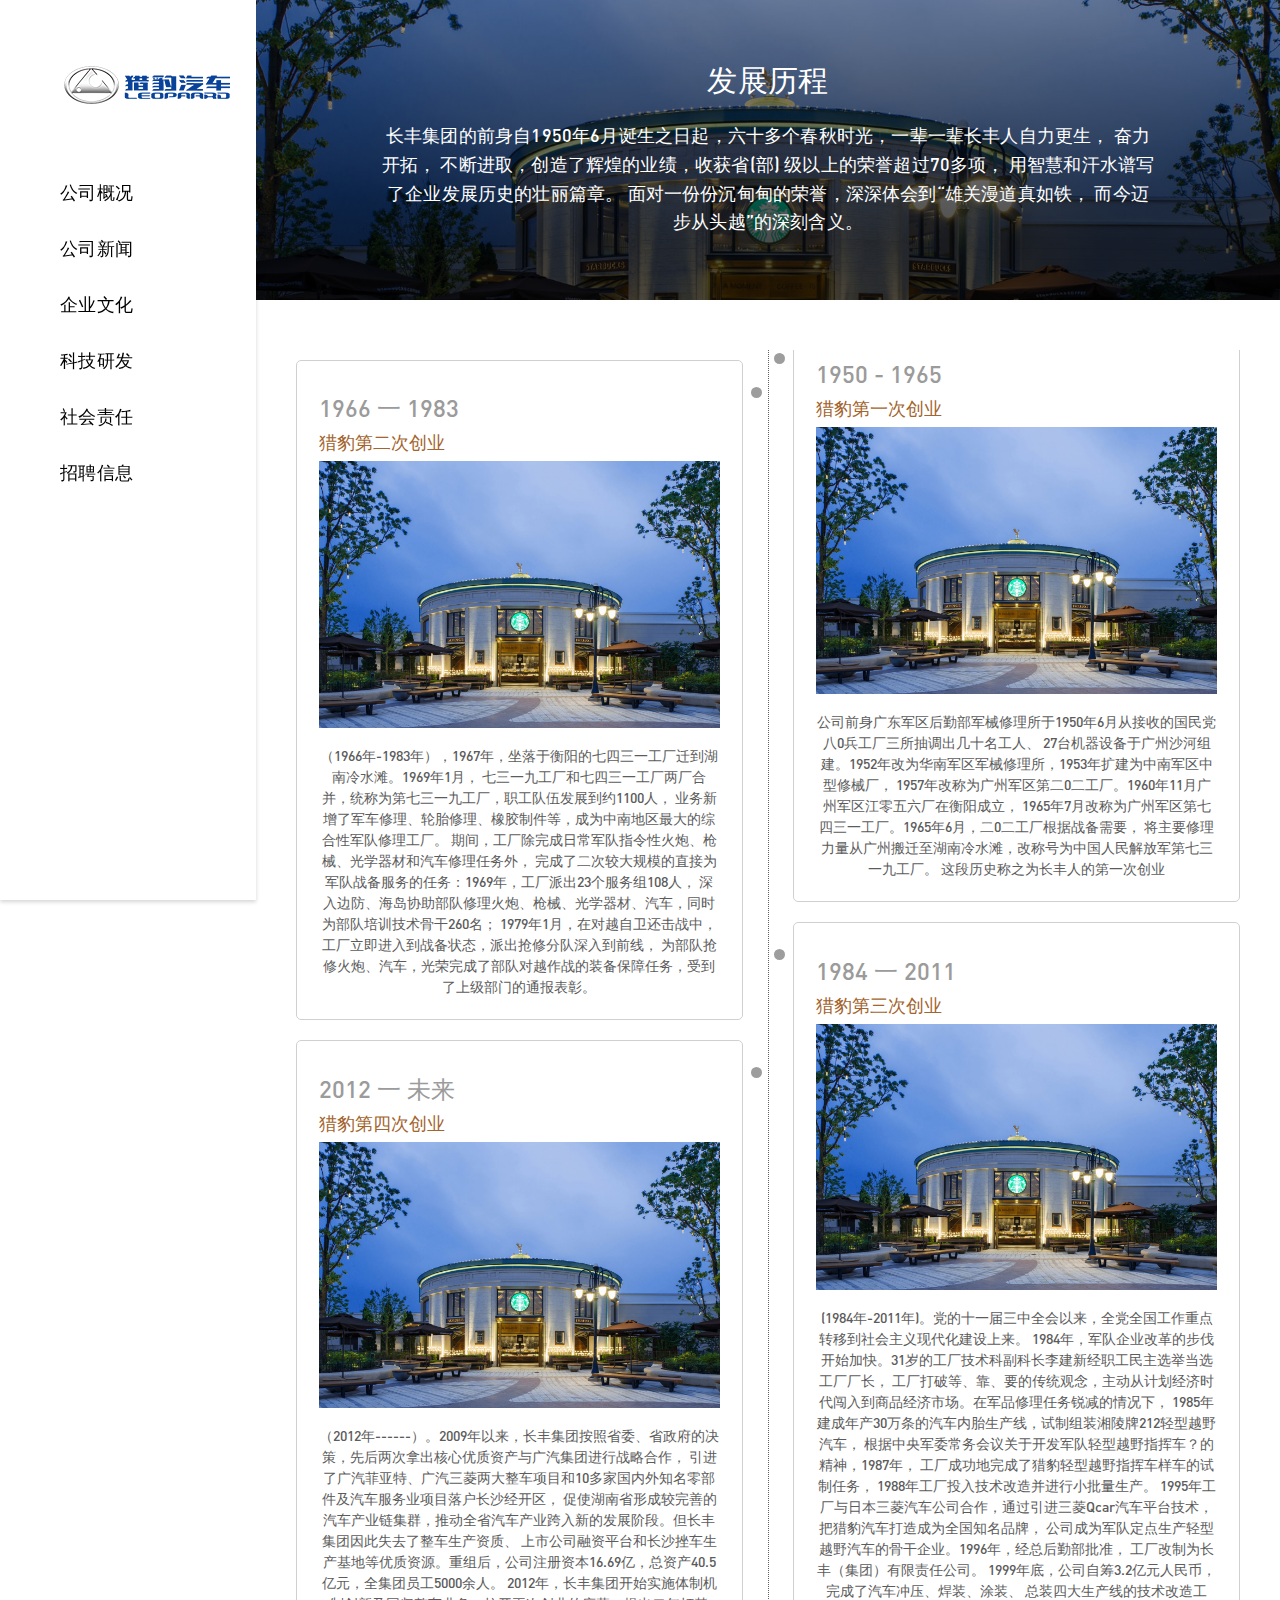
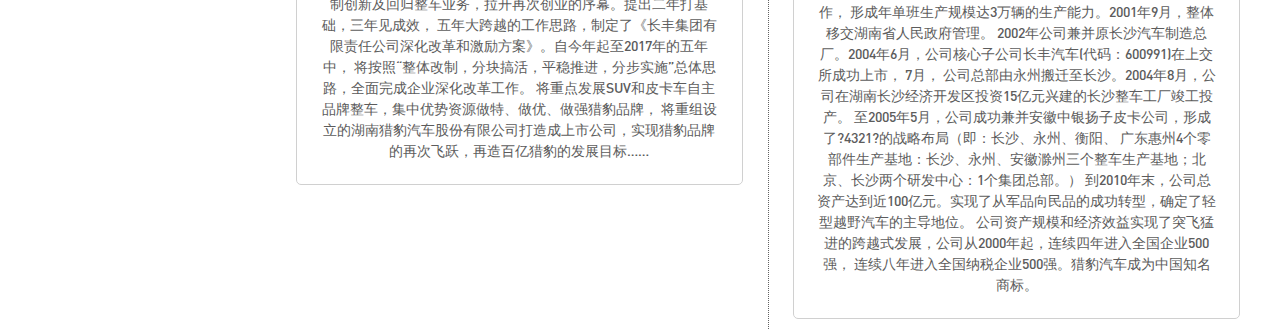
==== pages/history.html @ 0070bae0 "add news pages" ====
<!doctype html>
<head>
  <meta charset="utf-8">
  <!-- 优先使用最新版本的ie和chrome内核 -->
  <meta http-equiv="X-UA-Compatible" content="IE=edge,chrome=1" />
  <meta content="width=device-width, initial-scale=1" name="viewport">
  <title>LEOPAARD</title>
  <link rel="stylesheet" href="../css/bootstrap.min.css">
  <link rel="stylesheet" href="../css/style.css">
  <link rel="stylesheet" href="../css/reset.css">

  <!-- 调用兼容ie9以下js -->
  <!--[if lt IE 9]>
  <script src="../js/respond.min.js"></script>
  <script src="../js/html5.min.js"></script>
  <![endif]-->
</head>
<body>
  <!--左边菜单-->
  <div class="leftMenu">
    <div class="logo"><img src="../img/logo.gif"></div>
    <div class="menuContent">
      <ul class="menu_leave1">
        <li class="hasSub">
          <a href="javascript:void(0)">公司概况</a>
          <ul class="menu_leave2">
            <li><a href="index.html">关于我们</a></li>
            <li><a href="index.html" class="active">公司荣誉</a></li>
            <li><a href="index.html">发展历程</a></li>
            <li><a href="index.html">投资关系</a></li>
            <li><a href="index.html">大事记</a></li>
          </ul>
        </li>
        <li>
          <a href="index.html">公司新闻</a>
        </li>
        <li class="hasSub">
          <a href="javascript:void(0)">企业文化</a>
          <ul class="menu_leave2">
            <li><a href="index.html">文化理念</a></li>
            <li><a href="index.html">公司愿景</a></li>
            <li><a href="index.html">领导关怀</a></li>
            <li><a href="index.html">集团报</a></li>
          </ul>
        </li>
        <li>
          <a href="index.html">科技研发</a>
        </li>
        <li>
          <a href="index.html">社会责任</a>
        </li>
        <li>
          <a href="index.html">招聘信息</a>
        </li>
      </ul>
    </div>
  </div>
  <!--左边菜单-->

  <!-- 移动端菜单-->
  <header class="header-content mobile-header">
    <ul>
      <li><img src="../img/logo.png" alt="" width="190"></li>
      <li style="text-align: right;flex: 3">
        <div class="mobileMenuIcon">
          <span class="icon-line line_top"></span>
          <span class="icon-line line_md"></span>
          <span class="icon-line line_bottom"></span>
        </div>
      </li>
    </ul>
  </header>
  <div class="menuMask"></div>
  <!-- 移动端菜单-->

  <!--右边主内容-->
  <div class="rightContent">
    <div class="bannerBox" style="background-image: url(../img/kv-starbucks-store.jpg)">
      <div class="slogen">
        <p class="title">发展历程</p>
        <p class="des">长丰集团的前身自1950年6月诞生之日起，六十多个春秋时光，一辈一辈长丰人自力更生，
          奋力开拓， 不断进取，创造了辉煌的业绩，收获省(部) 级以上的荣誉超过70多项，
          用智慧和汗水谱写了企业发展历史的壮丽篇章。 面对一份份沉甸甸的荣誉，深深体会到“雄关漫道真如铁，
          而今迈步从头越”的深刻含义。</p>
      </div>
    </div>

    <div class="content_wrap container history">
      <ul class='timeline'>
        <!--<li class="year">1950-</li>-->
        <li class='event offset-first'>
          <p class="_years">1950 - 1965</p>
          <p class="_HistoryTitle">猎豹第一次创业</p>
          <img src="../img/kv-starbucks-store.jpg" width="100%">
          <p class="historyContent">
            公司前身广东军区后勤部军械修理所于1950年6月从接收的国民党八0兵工厂三所抽调出几十名工人、
            27台机器设备于广州沙河组建。1952年改为华南军区军械修理所，1953年扩建为中南军区中型修械厂，
            1957年改称为广州军区第二0二工厂。1960年11月广州军区江零五六厂在衡阳成立，
            1965年7月改称为广州军区第七四三一工厂。1965年6月，二0二工厂根据战备需要，
            将主要修理力量从广州搬迁至湖南冷水滩，改称号为中国人民解放军第七三一九工厂。
            这段历史称之为长丰人的第一次创业
          </p>
        </li>
        <li class='event'>
          <p class="_years">1966 一 1983</p>
          <p class="_HistoryTitle">猎豹第二次创业</p>
          <img src="../img/kv-starbucks-store.jpg" width="100%">
          <p class="historyContent">
            （1966年-1983年），1967年，坐落于衡阳的七四三一工厂迁到湖南冷水滩。1969年1月，
            七三一九工厂和七四三一工厂两厂合并，统称为第七三一九工厂，职工队伍发展到约1100人，
            业务新增了军车修理、轮胎修理、橡胶制件等，成为中南地区最大的综合性军队修理工厂。
            期间，工厂除完成日常军队指令性火炮、枪械、光学器材和汽车修理任务外，
            完成了二次较大规模的直接为军队战备服务的任务：1969年，工厂派出23个服务组108人，
            深入边防、海岛协助部队修理火炮、枪械、光学器材、汽车，同时为部队培训技术骨干260名；
            1979年1月，在对越自卫还击战中，工厂立即进入到战备状态，派出抢修分队深入到前线，
            为部队抢修火炮、汽车，光荣完成了部队对越作战的装备保障任务，受到了上级部门的通报表彰。
          </p>
        </li>
        <li class='event'>
          <p class="_years">1984 一 2011</p>
          <p class="_HistoryTitle">猎豹第三次创业</p>
          <img src="../img/kv-starbucks-store.jpg" width="100%">
          <p class="historyContent">
            (1984年-2011年)。党的十一届三中全会以来，全党全国工作重点转移到社会主义现代化建设上来。
            1984年，军队企业改革的步伐开始加快。31岁的工厂技术科副科长李建新经职工民主选举当选工厂厂长，
            工厂打破等、靠、要的传统观念，主动从计划经济时代闯入到商品经济市场。在军品修理任务锐减的情况下，
            1985年建成年产30万条的汽车内胎生产线，试制组装湘陵牌212轻型越野汽车，
            根据中央军委常务会议关于开发军队轻型越野指挥车？的精神，1987年，
            工厂成功地完成了猎豹轻型越野指挥车样车的试制任务， 1988年工厂投入技术改造并进行小批量生产。
            1995年工厂与日本三菱汽车公司合作，通过引进三菱Qcar汽车平台技术， 把猎豹汽车打造成为全国知名品牌，
            公司成为军队定点生产轻型越野汽车的骨干企业。1996年，经总后勤部批准， 工厂改制为长丰（集团）有限责任公司。
            1999年底，公司自筹3.2亿元人民币，完成了汽车冲压、焊装、涂装、 总装四大生产线的技术改造工作，
            形成年单班生产规模达3万辆的生产能力。2001年9月，整体移交湖南省人民政府管理。
            2002年公司兼并原长沙汽车制造总厂。2004年6月，公司核心子公司长丰汽车(代码：600991)在上交所成功上市，
            7月， 公司总部由永州搬迁至长沙。2004年8月，公司在湖南长沙经济开发区投资15亿元兴建的长沙整车工厂竣工投产。
            至2005年5月，公司成功兼并安徽中银扬子皮卡公司，形成了?4321?的战略布局（即：长沙、永州、衡阳、
            广东惠州4个零部件生产基地：长沙、永州、安徽滁州三个整车生产基地；北京、长沙两个研发中心：1个集团总部。）
            到2010年末，公司总资产达到近100亿元。实现了从军品向民品的成功转型，确定了轻型越野汽车的主导地位。
            公司资产规模和经济效益实现了突飞猛进的跨越式发展，公司从2000年起，连续四年进入全国企业500强，
            连续八年进入全国纳税企业500强。猎豹汽车成为中国知名商标。
          </p>
        </li>
        <li class='event'>
          <p class="_years">2012 一 未来</p>
          <p class="_HistoryTitle">猎豹第四次创业</p>
          <img src="../img/kv-starbucks-store.jpg" width="100%">
          <p class="historyContent">
            （2012年------）。2009年以来，长丰集团按照省委、省政府的决策，先后两次拿出核心优质资产与广汽集团进行战略合作，
            引进了广汽菲亚特、广汽三菱两大整车项目和10多家国内外知名零部件及汽车服务业项目落户长沙经开区，
            促使湖南省形成较完善的汽车产业链集群，推动全省汽车产业跨入新的发展阶段。但长丰集团因此失去了整车生产资质、
            上市公司融资平台和长沙挫车生产基地等优质资源。重组后，公司注册资本16.69亿，总资产40.5亿元，全集团员工5000余人。
            2012年，长丰集团开始实施体制机制创新及回归整车业务，拉开再次创业的序幕。提出二年打基础，三年见成效，
            五年大跨越的工作思路，制定了《长丰集团有限责任公司深化改革和激励方案》。自今年起至2017年的五年中，
            将按照“整体改制，分块搞活，平稳推进，分步实施”总体思路，全面完成企业深化改革工作。
            将重点发展SUV和皮卡车自主品牌整车，集中优势资源做特、做优、做强猎豹品牌，
            将重组设立的湖南猎豹汽车股份有限公司打造成上市公司，实现猎豹品牌的再次飞跃，再造百亿猎豹的发展目标……
          </p>
        </li>
      </ul>
    </div>
  </div>
  <!--右边主内容-->

  <script src="../js/jquery-1.10.1.min.js"></script>
  <script src="../js/rem.js"></script>
  <script src="../js/jquery.smoove.min.js"></script>
  <script src="../js/common.js"></script>
  <script>
    $(document).ready(function(){
      $('.block').smoove({offset:'20%'});
    });
  </script>
</body>
</html>
---- css/style.css ----
/*RESET*/
/*PAGES*/
.des_text {
  font-size: 1rem;
  color: #5C5C5C;
  line-height: 1.5;
  padding-bottom: 1.875rem;
}

.aboutUs_des {
  font-size: 1rem;
  color: #5C5C5C;
  line-height: 1.5;
  padding: 0 3.125rem;
  position: absolute;
  top: 0;
  bottom: 0;
  left: 0;
  right: 0;
  margin: auto;
  display: table;
}

.about_content .col-md-6 {
  padding-left: 0 !important;
  padding-right: 0 !important;
}

.leftMenu {
  width: 20%;
  background: #ffffff;
  position: fixed;
  left: 0;
  bottom: 0;
  top: 0;
  box-shadow: 0 2px 4px 0 rgba(0, 0, 0, 0.17);
}

.leftMenu .logo {
  height: 6.25rem;
  box-sizing: content-box;
  display: block;
  padding: 4rem 0 0 4rem;
  text-align: left;
  position: relative;
}

.leftMenu .menuContent {
  text-align: left;
  padding: 0 3.75rem;
}

.leftMenu .menuContent .menu_leave1 .active a {
  color: #2978F5;
}

.leftMenu .menuContent .menu_leave1 .active:after {
  content: " ";
  position: absolute;
  top: 2.8125rem;
  left: 0;
  width: 4.5625rem;
  height: 0.1875rem;
  background: #2978F5;
}

.leftMenu .menuContent .menu_leave1 li {
  font-size: 1.125rem;
  letter-spacing: 0.36px;
  line-height: 3.5rem;
  position: relative;
}

.leftMenu .menuContent .menu_leave1 li a {
  color: #000000;
}

.leftMenu .menuContent .menu_leave1 li a:hover {
  text-decoration: none;
  color: #2978F5;
}

.leftMenu .menuContent .menu_leave1 li a:hover:after {
  content: " ";
  position: absolute;
  top: 2.8125rem;
  left: 0;
  width: 4.5625rem;
  height: 0.1875rem;
  background: #2978F5;
}

.leftMenu .menuContent .menu_leave1 .menu_leave2 {
  display: none;
  margin-left: 1.25rem;
}

.leftMenu .menuContent .menu_leave1 .menu_leave2 li {
  list-style: disc;
  font-size: 1.125rem;
  letter-spacing: 0.36px;
  line-height: 3.5rem;
  position: relative;
}

.leftMenu .menuContent .menu_leave1 .menu_leave2 li a {
  color: #5C5C5C;
}

.leftMenu .menuContent .menu_leave1 .menu_leave2 li .active {
  color: #2978F5;
}

.leftMenu .menuContent .menu_leave1 .menu_leave2 li .active:after {
  content: " ";
  position: absolute;
  top: 2.6875rem;
  left: 0;
  width: 4.5625rem;
  height: 0.1875rem;
  background: #2978F5;
}

.menuMask {
  background: #000000;
  opacity: 0.7;
  display: none;
  position: fixed;
  z-index: 98;
  top: 0;
  bottom: 0;
  left: 0;
  right: 0;
}

.rightContent {
  width: 80%;
  margin-left: 20%;
  height: 100%;
  left: auto;
  position: relative;
  overflow: hidden;
}

.rightContent .bannerBox {
  width: 100%;
  height: 18.75rem;
  background-position: 50% 50%;
  background-size: cover;
  position: relative;
}

.rightContent .bannerBox .slogen {
  width: 100%;
  text-align: center;
  position: absolute;
  left: 0;
  right: 0;
  top: 0;
  bottom: 0;
  margin: auto;
  display: table;
}

.rightContent .bannerBox .slogen .title {
  font-size: 1.875rem;
  color: #FFFFFF;
  letter-spacing: 0.36px;
}

.rightContent .bannerBox .slogen .des {
  padding-top: 1.6875rem;
  font-size: 1.125rem;
  line-height: 1.6;
  padding-left: 12%;
  padding-right: 12%;
  color: #FFFFFF;
  letter-spacing: 0.18px;
}

.rightContent .bannerBox:before {
  background-image: linear-gradient(-180deg, rgba(0, 0, 0, 0.35) 0%, rgba(0, 0, 0, 0.7) 81%);
  content: '';
  height: 18.75rem;
  position: absolute;
  width: 100%;
}

.rightContent .content_wrap {
  padding-top: 3.125rem;
}

.header-content {
  position: fixed;
  z-index: 99;
  top: 0;
  background-color: rgba(0, 0, 0, 0.3);
  width: 100%;
  color: #ffffff;
  font-size: 1.25rem;
}

.header-content ul {
  display: flex;
}

.header-content img {
  padding: 0.9375rem 0.625rem;
}

.header-content .menuIcon {
  width: 3.125rem;
  position: absolute;
  top: 1.25rem;
  right: 1.25rem;
  height: 1.9375rem;
}

.header-content .icon-line {
  position: absolute;
  right: 1.25rem;
  width: 1.5625rem;
  height: 1px;
  border-bottom: 2px solid #ffffff;
  -moz-transition: all .33s ease;
  -ms-transition: all .33s ease;
  transition: all .33s ease;
}

.header-content .line_top {
  padding-top: 0.9375rem;
}

.header-content .line_md {
  padding-top: 1.375rem;
}

.header-content .line_bottom {
  padding-top: 1.8125rem;
}

.mobile-header {
  display: none;
  background: #24252C;
}

@media (max-width: 768px) {
  .mobile-header {
    display: block;
  }
  .menuMask {
    display: none;
  }
  .leftMenu {
    display: none;
    z-index: 999;
    width: 75%;
  }
  .leftMenu .logo {
    padding: 2.5rem 0 0 2.5rem;
  }
  .leftMenu .menuContent {
    padding: 0 2.5rem;
  }
  .rightContent {
    margin-left: 0;
    width: 100%;
  }
  .rightContent .bannerBox .slogen {
    padding-top: 2.75rem;
  }
  .rightContent .bannerBox .slogen .title {
    font-size: 1.5rem;
  }
  .rightContent .bannerBox .slogen .des {
    padding-top: 1.125rem;
    font-size: 0.9375rem;
    line-height: 1.4;
    padding-left: 7%;
    padding-right: 7%;
  }
  .rightContent .bannerBox:before {
    background-image: linear-gradient(-180deg, rgba(0, 0, 0, 0.35) 0%, rgba(0, 0, 0, 0.7) 81%);
    content: '';
    height: 18.75rem;
    position: absolute;
    width: 100%;
  }
}

.honor_prize {
  font-size: 1.5rem;
  color: #404040;
  line-height: 5rem;
}

.prize {
  padding-bottom: 1.875rem;
  font-size: 1.125rem;
  line-height: 1.9;
  color: #5c5c5c;
}

.newsBox {
  width: 100%;
  height: 22.125rem;
  background-position: 50% 50%;
  background-size: cover;
  position: relative;
}

.newsBox ._news {
  width: 100%;
  text-align: left;
  position: absolute;
  left: 1.25rem;
  bottom: 1.25rem;
  line-height: 1.5;
  padding-right: 1.875rem;
}

.newsBox ._news .date {
  font-size: 0.75rem;
  color: #FFFFFF;
  letter-spacing: 0.11px;
}

.newsBox ._news .title {
  font-size: 1.25rem;
  color: #FFFFFF;
  letter-spacing: 0.19px;
}

.newsBox ._news .des {
  font-size: 0.875rem;
  color: #FFFFFF;
  letter-spacing: 0.13px;
}

.newsBox:before {
  background-image: linear-gradient(-180deg, rgba(0, 0, 0, 0.35) 0%, rgba(0, 0, 0, 0.7) 81%);
  content: '';
  height: 22.125rem;
  position: absolute;
  width: 100%;
}

.halfNewsBox {
  width: 100%;
  height: 10.4375rem;
  background-position: 50% 50%;
  background-size: cover;
  position: relative;
}

.halfNewsBox ._news {
  width: 100%;
  text-align: left;
  position: absolute;
  left: 1.25rem;
  bottom: 1.25rem;
  line-height: 1.5;
  padding-right: 1.875rem;
}

.halfNewsBox ._news .date {
  font-size: 0.75rem;
  color: #FFFFFF;
  letter-spacing: 0.11px;
}

.halfNewsBox ._news .title {
  font-size: 1.25rem;
  color: #FFFFFF;
  letter-spacing: 0.19px;
}

.halfNewsBox ._news .des {
  font-size: 0.875rem;
  color: #FFFFFF;
  letter-spacing: 0.13px;
}

.halfNewsBox:before {
  background-image: linear-gradient(-180deg, rgba(0, 0, 0, 0.35) 0%, rgba(0, 0, 0, 0.7) 81%);
  content: '';
  height: 10.4375rem;
  position: absolute;
  width: 100%;
}

.newsList {
  padding-top: 1.25rem;
}

.newsList .MainTitle {
  font-size: 1.5rem;
  color: #404040;
  letter-spacing: 0.23px;
  padding: 1.5625rem 0;
}

.newsList ._listItem {
  margin-bottom: 1.875rem;
  border-bottom: 1px solid #dddddd;
}

.newsList ._listItem a {
  display: block;
  text-decoration: none;
}

.newsList ._listItem a ._date {
  font-size: 0.75rem;
  color: #888888;
  letter-spacing: 0.11px;
  line-height: 1.5;
}

.newsList ._listItem a ._newsTitle {
  font-size: 1.25rem;
  color: #404040;
  padding: 0.625rem 0;
  line-height: 1.5;
  letter-spacing: 0.19px;
}

.newsList ._listItem a ._newsTitle:hover {
  color: #04BCF6;
}

.newsList ._listItem a ._newsDesc {
  font-size: 0.875rem;
  color: #5C5C5C;
  line-height: 1.5;
  letter-spacing: 0.13px;
  padding-bottom: 1.25rem;
}

.newsTitle {
  font-size: 1.625rem;
  color: #404040;
  letter-spacing: 0.23px;
}

.newsContent {
  margin-top: 2.8125rem;
}

.newsContent .times {
  padding-bottom: 0.875rem;
  font-size: 0.75rem;
  color: #888888;
  letter-spacing: 0.11px;
}

.newsContent img {
  padding: 1.875rem 0 2.25rem;
}

.newsDetail {
  line-height: 2;
  font-size: 0.875rem;
  color: #5C5C5C;
  letter-spacing: 0.13px;
}

._newsList {
  padding: 1.25rem;
  border: 1px solid #D4DCE6;
  margin-bottom: 1.25rem;
}

._newsList .listTitle {
  position: relative;
  font-size: 1.25rem;
  padding-bottom: 0.625rem;
  color: #404040;
}

._newsList .listTitle:before {
  content: " ";
  position: absolute;
  width: 0.1875rem;
  height: 1.25rem;
  margin-top: 0.75rem;
  margin-left: -1.25rem;
  background: #04BCF6;
}

._newsList p {
  line-height: 2;
}

._newsList p a {
  font-size: 0.875rem;
  color: #5C5C5C;
}

._newsList p a:hover {
  text-decoration: none;
  color: #04BCF6;
}

.history ._years {
  font-size: 1.5rem;
  color: #9B9B9B;
  text-align: left;
  line-height: 3.125rem;
}

.history ._HistoryTitle {
  font-size: 1.125rem;
  color: #A3642D;
  text-align: left;
}

.history .historyContent {
  padding-top: 0.9375rem;
  font-size: 0.875rem;
  color: #5C5C5C;
  line-height: 1.5;
}

.timeline, .timeline.v1 {
  margin: 0px auto;
  overflow: hidden;
  height: auto;
  position: relative;
  padding: 0px;
  list-style-type: none;
  /*thanks to
     https://twitter.com/JacoKoster
  */
  background: url([data-uri]);
  background-repeat: repeat-y;
  background-position: 50% 0;
  /*
    border-box ftw, inside .timeline now to prevent
    screwing up your CSS rule if you are not using
    border-box
    if that's the case, I have nothing to say to you.
    thanks to https://github.com/jimmyandrade
  */
  /*
    elements 1,(2),3,(4), etc.
    elements in brackets inherit these properties, some are overridden below (2n)
    beginning at 0
  */
  /*v2*/
}

.timeline *, .timeline *:after, .timeline:after, .timeline *:before, .timeline:before, .timeline.v1 *, .timeline.v1 *:after, .timeline.v1:after, .timeline.v1 *:before, .timeline.v1:before {
  -webkit-box-sizing: border-box;
  -moz-box-sizing: border-box;
  box-sizing: border-box;
}

.timeline .year, .timeline.v1 .year {
  background: #505050;
  font-size: 3em;
  max-width: 4em;
  clear: both;
  margin: 1em auto;
  color: white;
  border-radius: 30% / 100%;
  text-align: center;
  margin-top: 50px;
  /*
      thanks to Lukas Knuth ( https://github.com/christian-fei/Timeline.css/issues/1 )
    */
}

.timeline .year:first-of-type, .timeline.v1 .year:first-of-type {
  margin-top: 0 !important;
}

.timeline .year + .event, .timeline.v1 .year + .event {
  margin-top: -1.5em;
}

.timeline .event, .timeline.v1 .event {
  position: relative;
  text-align: center;
  float: right;
  clear: right;
  width: 45%;
  margin: 10px 2.5%;
  border-radius: 5px;
  list-style-type: none;
  display: block;
  padding: 1.4em;
  background: white;
  z-index: 15;
  color: #4d4d4d;
  border: 1px solid #d0d0d0;
  text-decoration: none;
  -webkit-transition: background .15s linear;
  -moz-transition: background .15s linear;
  -ms-transition: background .15s linear;
  -o-transition: background .15s linear;
  transition: background .15s linear;
}

.timeline .event.featured, .timeline.v1 .event.featured {
  width: 95% !important;
}

.timeline .event.featured:after, .timeline .event.featured:before, .timeline.v1 .event.featured:after, .timeline.v1 .event.featured:before {
  display: none;
}

@media all and (max-width: 600px) {
  .timeline .event, .timeline.v1 .event {
    width: 85%;
  }
}

.timeline .event.offset-first, .timeline.v1 .event.offset-first {
  margin-top: -1.5em;
}

.timeline .event img, .timeline.v1 .event img {
  margin-top: 10px;
  max-width: 100%;
}

.timeline .event:hover, .timeline.v1 .event:hover {
  background: #f6f6f6;
}

.timeline .event:hover:after, .timeline.v1 .event:hover:after {
  background: #505050;
}

.timeline .event:nth-of-type(2n), .timeline.v1 .event:nth-of-type(2n) {
  float: left;
  clear: left;
}

.timeline .event:nth-of-type(2n):after, .timeline.v1 .event:nth-of-type(2n):after {
  right: -5%;
  /* reset the standard declaration I defined before*/
  left: auto;
}

@media all and (min-width: 650px) {
  .timeline .event:after, .timeline.v1 .event:after {
    display: block;
    content: ' ';
    height: 15px;
    width: 15px;
    background: #9d9d9d;
    border-radius: 50%;
    position: absolute;
    left: -5%;
    top: 1.5em;
    border: 2px solid white;
  }
}

.timeline time, .timeline.v1 time {
  display: block;
  font-weight: bold;
}

.timeline.v2 .year, .timeline.v1.v2 .year {
  background: white;
  color: #505050;
  border: 2px solid #505050;
}

.timeline.v2 .event, .timeline.v1.v2 .event {
  border: none;
  background: #FAFAFA;
  border-bottom: 1px solid #cac4c4;
}

@font-face {
  font-family: DINPro-Medium;
  src: url("../../fonts/DINPro-Medium_13936.ttf");
}

.form-control:focus {
  box-shadow: none !important;
}

body {
  font-family: "Microsoft YaHei", "Helvetica Neue", Helvetica, Arial, PingFangHK-Regular,"PingFang SC", "Hiragino Sans GB", "Heiti SC", "WenQuanYi Micro Hei", sans-serif;
}
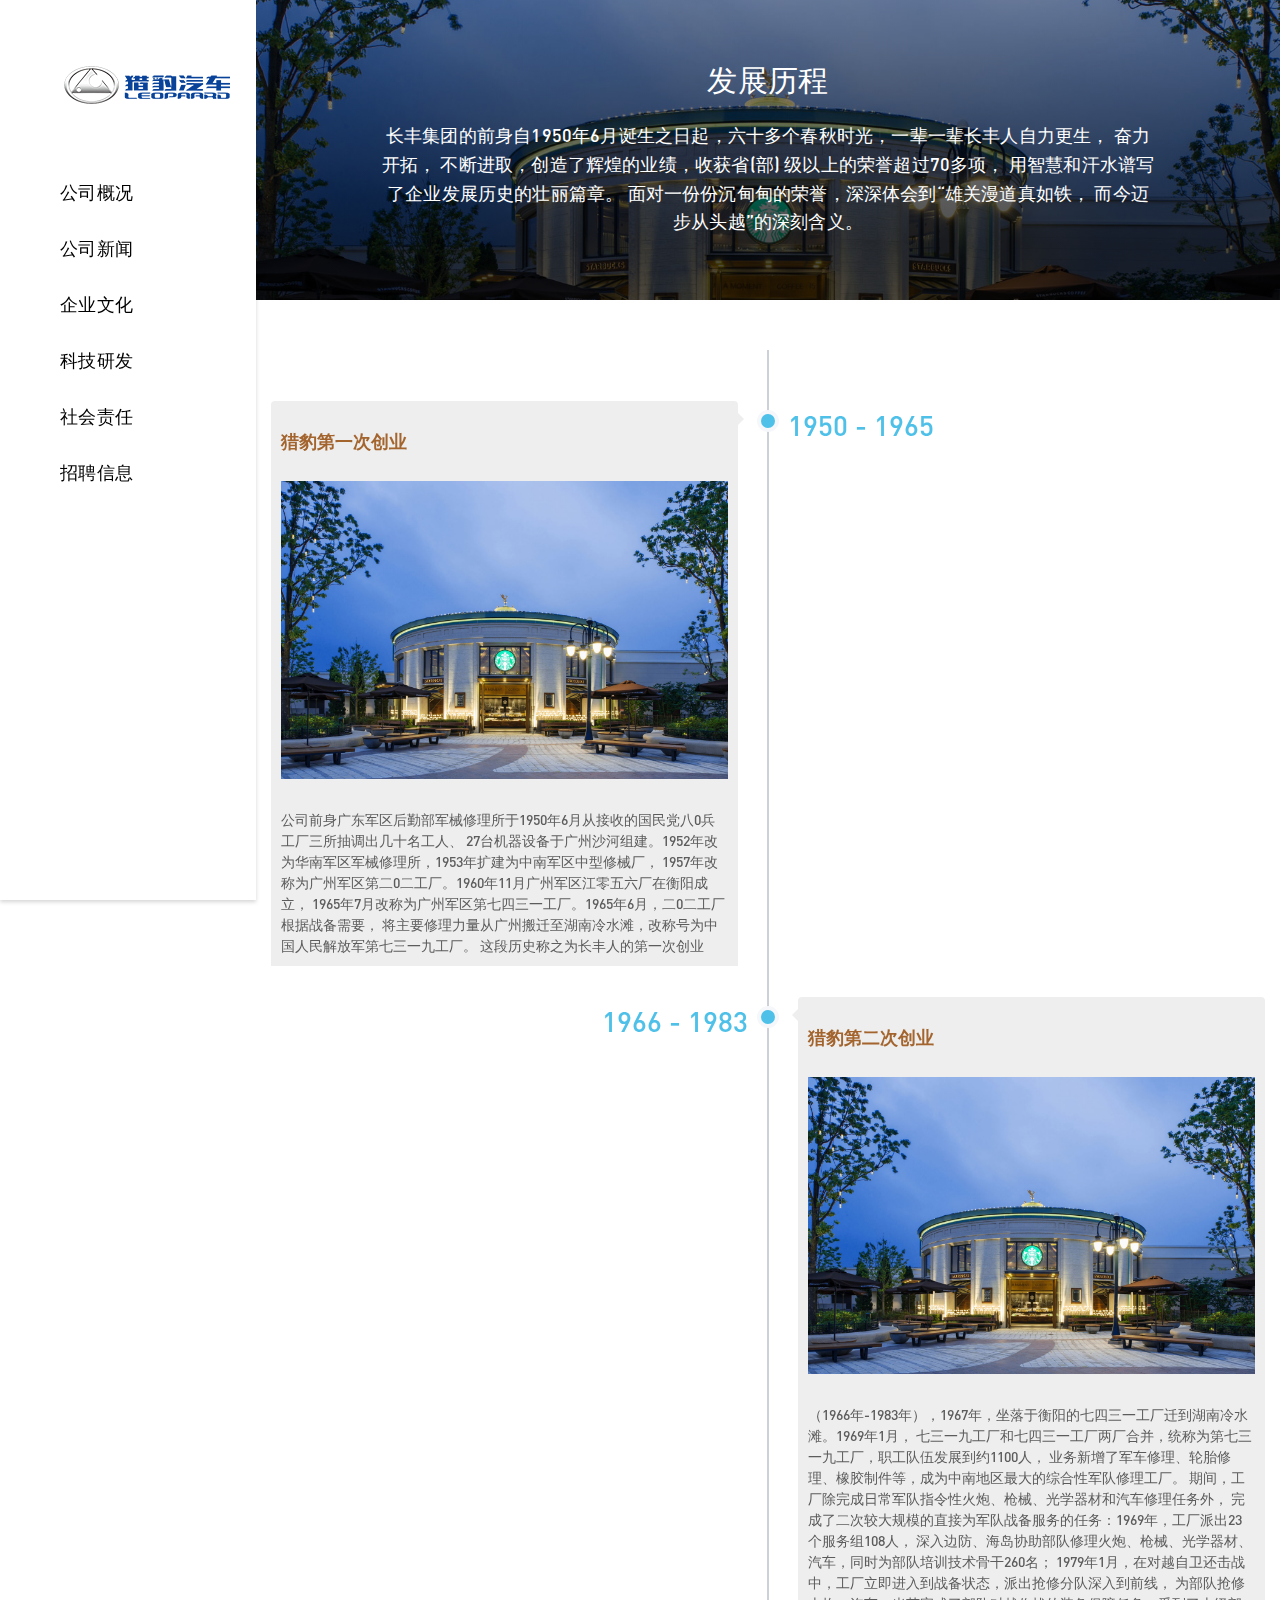
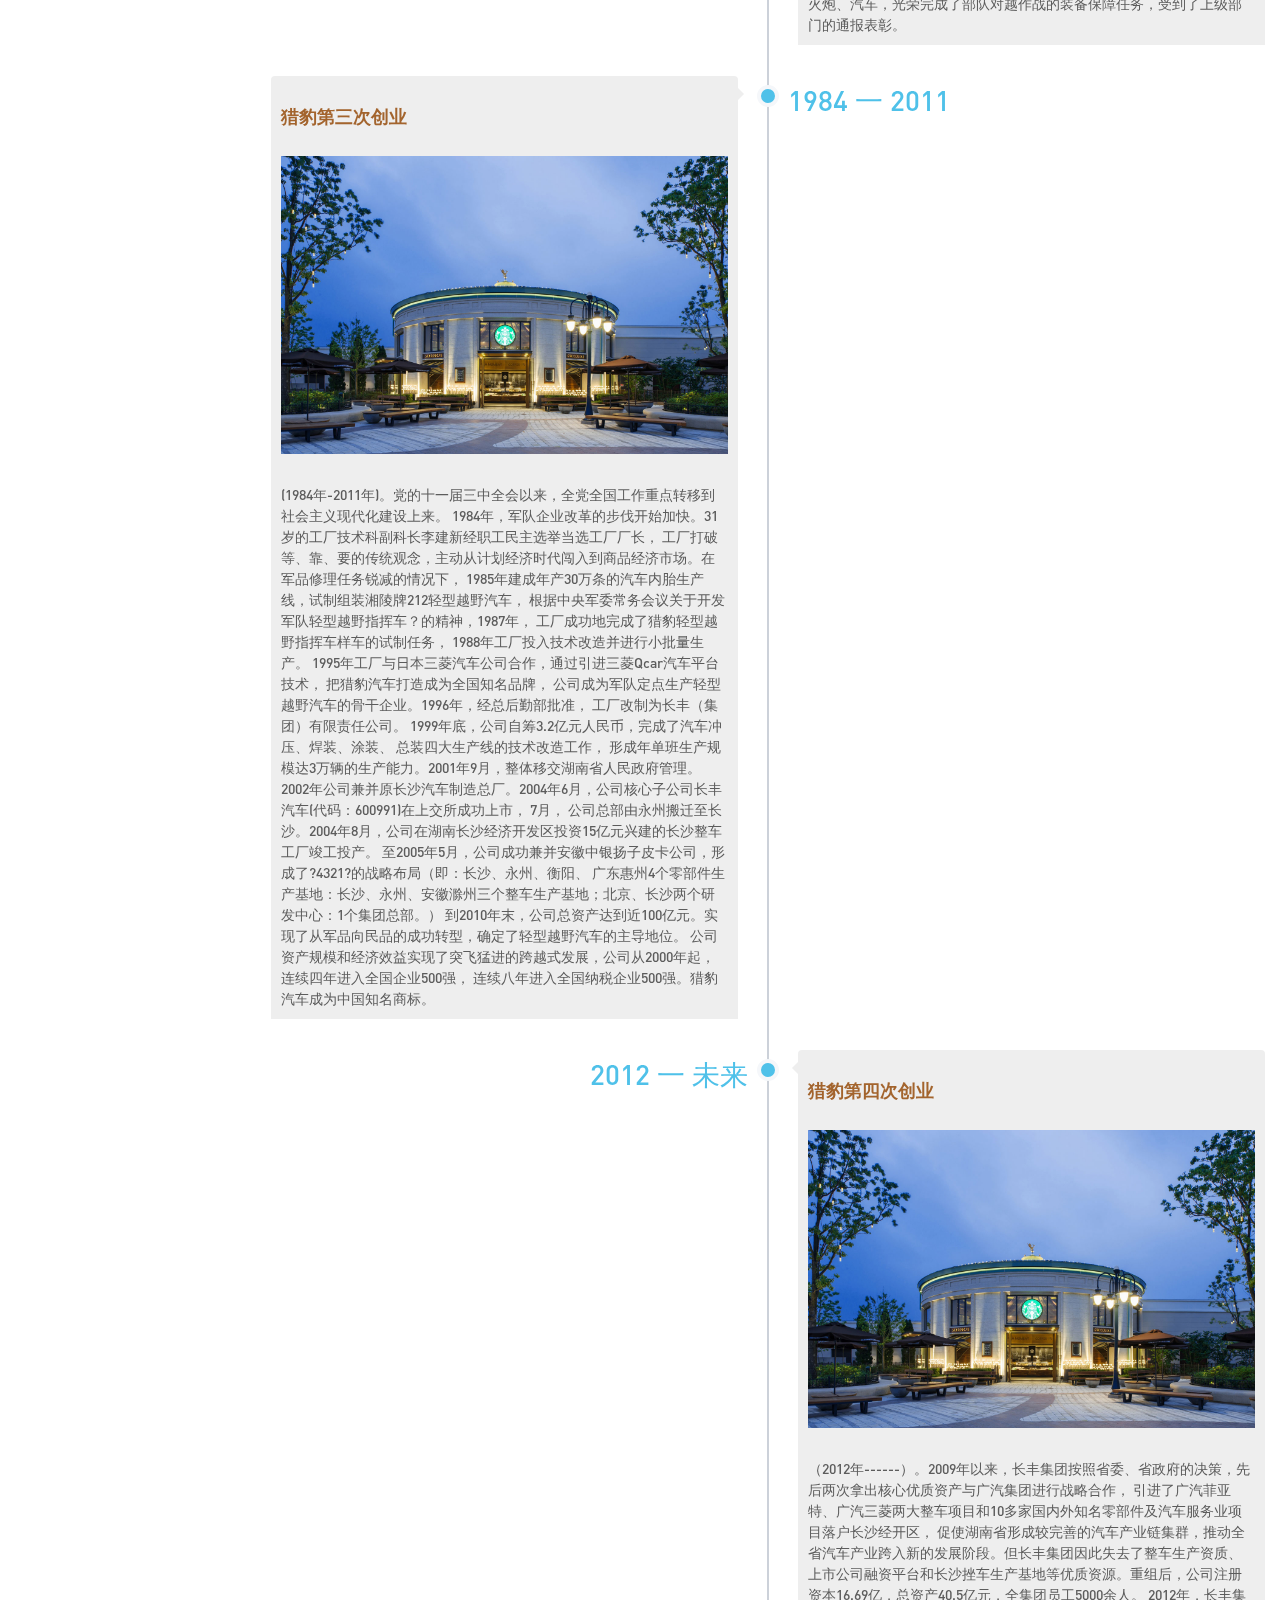
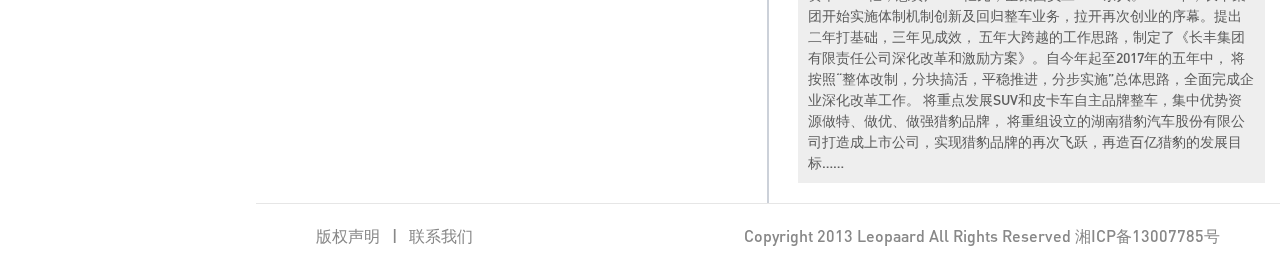
==== commit 78be8e11: "add news pages" ====
--- a/pages/history.html
+++ b/pages/history.html
@@ -6,6 +6,7 @@
   <meta content="width=device-width, initial-scale=1" name="viewport">
   <title>LEOPAARD</title>
   <link rel="stylesheet" href="../css/bootstrap.min.css">
+  <link rel="stylesheet" href="../css/jquery.eeyellow.Timeline.css">
   <link rel="stylesheet" href="../css/style.css">
   <link rel="stylesheet" href="../css/reset.css">
 
@@ -86,84 +87,119 @@
     </div>
 
     <div class="content_wrap container history">
-      <ul class='timeline'>
-        <!--<li class="year">1950-</li>-->
-        <li class='event offset-first'>
-          <p class="_years">1950 - 1965</p>
-          <p class="_HistoryTitle">猎豹第一次创业</p>
-          <img src="../img/kv-starbucks-store.jpg" width="100%">
-          <p class="historyContent">
-            公司前身广东军区后勤部军械修理所于1950年6月从接收的国民党八0兵工厂三所抽调出几十名工人、
-            27台机器设备于广州沙河组建。1952年改为华南军区军械修理所，1953年扩建为中南军区中型修械厂，
-            1957年改称为广州军区第二0二工厂。1960年11月广州军区江零五六厂在衡阳成立，
-            1965年7月改称为广州军区第七四三一工厂。1965年6月，二0二工厂根据战备需要，
-            将主要修理力量从广州搬迁至湖南冷水滩，改称号为中国人民解放军第七三一九工厂。
-            这段历史称之为长丰人的第一次创业
-          </p>
-        </li>
-        <li class='event'>
-          <p class="_years">1966 一 1983</p>
-          <p class="_HistoryTitle">猎豹第二次创业</p>
-          <img src="../img/kv-starbucks-store.jpg" width="100%">
-          <p class="historyContent">
-            （1966年-1983年），1967年，坐落于衡阳的七四三一工厂迁到湖南冷水滩。1969年1月，
-            七三一九工厂和七四三一工厂两厂合并，统称为第七三一九工厂，职工队伍发展到约1100人，
-            业务新增了军车修理、轮胎修理、橡胶制件等，成为中南地区最大的综合性军队修理工厂。
-            期间，工厂除完成日常军队指令性火炮、枪械、光学器材和汽车修理任务外，
-            完成了二次较大规模的直接为军队战备服务的任务：1969年，工厂派出23个服务组108人，
-            深入边防、海岛协助部队修理火炮、枪械、光学器材、汽车，同时为部队培训技术骨干260名；
-            1979年1月，在对越自卫还击战中，工厂立即进入到战备状态，派出抢修分队深入到前线，
-            为部队抢修火炮、汽车，光荣完成了部队对越作战的装备保障任务，受到了上级部门的通报表彰。
-          </p>
-        </li>
-        <li class='event'>
-          <p class="_years">1984 一 2011</p>
-          <p class="_HistoryTitle">猎豹第三次创业</p>
-          <img src="../img/kv-starbucks-store.jpg" width="100%">
-          <p class="historyContent">
-            (1984年-2011年)。党的十一届三中全会以来，全党全国工作重点转移到社会主义现代化建设上来。
-            1984年，军队企业改革的步伐开始加快。31岁的工厂技术科副科长李建新经职工民主选举当选工厂厂长，
-            工厂打破等、靠、要的传统观念，主动从计划经济时代闯入到商品经济市场。在军品修理任务锐减的情况下，
-            1985年建成年产30万条的汽车内胎生产线，试制组装湘陵牌212轻型越野汽车，
-            根据中央军委常务会议关于开发军队轻型越野指挥车？的精神，1987年，
-            工厂成功地完成了猎豹轻型越野指挥车样车的试制任务， 1988年工厂投入技术改造并进行小批量生产。
-            1995年工厂与日本三菱汽车公司合作，通过引进三菱Qcar汽车平台技术， 把猎豹汽车打造成为全国知名品牌，
-            公司成为军队定点生产轻型越野汽车的骨干企业。1996年，经总后勤部批准， 工厂改制为长丰（集团）有限责任公司。
-            1999年底，公司自筹3.2亿元人民币，完成了汽车冲压、焊装、涂装、 总装四大生产线的技术改造工作，
-            形成年单班生产规模达3万辆的生产能力。2001年9月，整体移交湖南省人民政府管理。
-            2002年公司兼并原长沙汽车制造总厂。2004年6月，公司核心子公司长丰汽车(代码：600991)在上交所成功上市，
-            7月， 公司总部由永州搬迁至长沙。2004年8月，公司在湖南长沙经济开发区投资15亿元兴建的长沙整车工厂竣工投产。
-            至2005年5月，公司成功兼并安徽中银扬子皮卡公司，形成了?4321?的战略布局（即：长沙、永州、衡阳、
-            广东惠州4个零部件生产基地：长沙、永州、安徽滁州三个整车生产基地；北京、长沙两个研发中心：1个集团总部。）
-            到2010年末，公司总资产达到近100亿元。实现了从军品向民品的成功转型，确定了轻型越野汽车的主导地位。
-            公司资产规模和经济效益实现了突飞猛进的跨越式发展，公司从2000年起，连续四年进入全国企业500强，
-            连续八年进入全国纳税企业500强。猎豹汽车成为中国知名商标。
-          </p>
-        </li>
-        <li class='event'>
-          <p class="_years">2012 一 未来</p>
-          <p class="_HistoryTitle">猎豹第四次创业</p>
-          <img src="../img/kv-starbucks-store.jpg" width="100%">
-          <p class="historyContent">
-            （2012年------）。2009年以来，长丰集团按照省委、省政府的决策，先后两次拿出核心优质资产与广汽集团进行战略合作，
-            引进了广汽菲亚特、广汽三菱两大整车项目和10多家国内外知名零部件及汽车服务业项目落户长沙经开区，
-            促使湖南省形成较完善的汽车产业链集群，推动全省汽车产业跨入新的发展阶段。但长丰集团因此失去了整车生产资质、
-            上市公司融资平台和长沙挫车生产基地等优质资源。重组后，公司注册资本16.69亿，总资产40.5亿元，全集团员工5000余人。
-            2012年，长丰集团开始实施体制机制创新及回归整车业务，拉开再次创业的序幕。提出二年打基础，三年见成效，
-            五年大跨越的工作思路，制定了《长丰集团有限责任公司深化改革和激励方案》。自今年起至2017年的五年中，
-            将按照“整体改制，分块搞活，平稳推进，分步实施”总体思路，全面完成企业深化改革工作。
-            将重点发展SUV和皮卡车自主品牌整车，集中优势资源做特、做优、做强猎豹品牌，
-            将重组设立的湖南猎豹汽车股份有限公司打造成上市公司，实现猎豹品牌的再次飞跃，再造百亿猎豹的发展目标……
-          </p>
-        </li>
-      </ul>
+      <div class="row">
+        <div class="col-md-12">
+          <div class="VivaTimeline">
+            <dl>
+              <dd class="pos-left clearfix">
+                <div class="circ"></div>
+                <div class="time">1950 - 1965</div>
+                <div class="events">
+                  <div class="events-header">
+                    <p class="_HistoryTitle">猎豹第一次创业</p>
+                  </div>
+                  <div class="events-body">
+                    <img src="../img/kv-starbucks-store.jpg" width="100%">
+                    <p class="historyContent">
+                      公司前身广东军区后勤部军械修理所于1950年6月从接收的国民党八0兵工厂三所抽调出几十名工人、
+                      27台机器设备于广州沙河组建。1952年改为华南军区军械修理所，1953年扩建为中南军区中型修械厂，
+                      1957年改称为广州军区第二0二工厂。1960年11月广州军区江零五六厂在衡阳成立，
+                      1965年7月改称为广州军区第七四三一工厂。1965年6月，二0二工厂根据战备需要，
+                      将主要修理力量从广州搬迁至湖南冷水滩，改称号为中国人民解放军第七三一九工厂。
+                      这段历史称之为长丰人的第一次创业
+                    </p>
+                  </div>
+                </div>
+              </dd>
+              <dd class="pos-right clearfix">
+                <div class="circ"></div>
+                <div class="time">1966 - 1983</div>
+                <div class="events">
+                  <div class="events-header"><p class="_HistoryTitle">猎豹第二次创业</p></div>
+                  <div class="events-body">
+                    <img src="../img/kv-starbucks-store.jpg" width="100%">
+                    <p class="historyContent">
+                      （1966年-1983年），1967年，坐落于衡阳的七四三一工厂迁到湖南冷水滩。1969年1月，
+                      七三一九工厂和七四三一工厂两厂合并，统称为第七三一九工厂，职工队伍发展到约1100人，
+                      业务新增了军车修理、轮胎修理、橡胶制件等，成为中南地区最大的综合性军队修理工厂。
+                      期间，工厂除完成日常军队指令性火炮、枪械、光学器材和汽车修理任务外，
+                      完成了二次较大规模的直接为军队战备服务的任务：1969年，工厂派出23个服务组108人，
+                      深入边防、海岛协助部队修理火炮、枪械、光学器材、汽车，同时为部队培训技术骨干260名；
+                      1979年1月，在对越自卫还击战中，工厂立即进入到战备状态，派出抢修分队深入到前线，
+                      为部队抢修火炮、汽车，光荣完成了部队对越作战的装备保障任务，受到了上级部门的通报表彰。
+                    </p>
+                  </div>
+                </div>
+              </dd>
+              <dd class="pos-left clearfix">
+                <div class="circ"></div>
+                <div class="time">1984 一 2011</div>
+                <div class="events">
+                  <div class="events-header">
+                    <p class="_HistoryTitle">猎豹第三次创业</p>
+                  </div>
+                  <div class="events-body">
+                    <img src="../img/kv-starbucks-store.jpg" width="100%">
+                    <p class="historyContent">
+                      (1984年-2011年)。党的十一届三中全会以来，全党全国工作重点转移到社会主义现代化建设上来。
+                      1984年，军队企业改革的步伐开始加快。31岁的工厂技术科副科长李建新经职工民主选举当选工厂厂长，
+                      工厂打破等、靠、要的传统观念，主动从计划经济时代闯入到商品经济市场。在军品修理任务锐减的情况下，
+                      1985年建成年产30万条的汽车内胎生产线，试制组装湘陵牌212轻型越野汽车，
+                      根据中央军委常务会议关于开发军队轻型越野指挥车？的精神，1987年，
+                      工厂成功地完成了猎豹轻型越野指挥车样车的试制任务， 1988年工厂投入技术改造并进行小批量生产。
+                      1995年工厂与日本三菱汽车公司合作，通过引进三菱Qcar汽车平台技术， 把猎豹汽车打造成为全国知名品牌，
+                      公司成为军队定点生产轻型越野汽车的骨干企业。1996年，经总后勤部批准， 工厂改制为长丰（集团）有限责任公司。
+                      1999年底，公司自筹3.2亿元人民币，完成了汽车冲压、焊装、涂装、 总装四大生产线的技术改造工作，
+                      形成年单班生产规模达3万辆的生产能力。2001年9月，整体移交湖南省人民政府管理。
+                      2002年公司兼并原长沙汽车制造总厂。2004年6月，公司核心子公司长丰汽车(代码：600991)在上交所成功上市，
+                      7月， 公司总部由永州搬迁至长沙。2004年8月，公司在湖南长沙经济开发区投资15亿元兴建的长沙整车工厂竣工投产。
+                      至2005年5月，公司成功兼并安徽中银扬子皮卡公司，形成了?4321?的战略布局（即：长沙、永州、衡阳、
+                      广东惠州4个零部件生产基地：长沙、永州、安徽滁州三个整车生产基地；北京、长沙两个研发中心：1个集团总部。）
+                      到2010年末，公司总资产达到近100亿元。实现了从军品向民品的成功转型，确定了轻型越野汽车的主导地位。
+                      公司资产规模和经济效益实现了突飞猛进的跨越式发展，公司从2000年起，连续四年进入全国企业500强，
+                      连续八年进入全国纳税企业500强。猎豹汽车成为中国知名商标。
+                    </p>
+                  </div>
+                </div>
+              </dd>
+              <dd class="pos-right clearfix">
+                <div class="circ"></div>
+                <div class="time">2012 一 未来</div>
+                <div class="events">
+                  <div class="events-header"><p class="_HistoryTitle">猎豹第四次创业</p></div>
+                  <div class="events-body">
+                    <img src="../img/kv-starbucks-store.jpg" width="100%">
+                    <p class="historyContent">
+                      （2012年------）。2009年以来，长丰集团按照省委、省政府的决策，先后两次拿出核心优质资产与广汽集团进行战略合作，
+                      引进了广汽菲亚特、广汽三菱两大整车项目和10多家国内外知名零部件及汽车服务业项目落户长沙经开区，
+                      促使湖南省形成较完善的汽车产业链集群，推动全省汽车产业跨入新的发展阶段。但长丰集团因此失去了整车生产资质、
+                      上市公司融资平台和长沙挫车生产基地等优质资源。重组后，公司注册资本16.69亿，总资产40.5亿元，全集团员工5000余人。
+                      2012年，长丰集团开始实施体制机制创新及回归整车业务，拉开再次创业的序幕。提出二年打基础，三年见成效，
+                      五年大跨越的工作思路，制定了《长丰集团有限责任公司深化改革和激励方案》。自今年起至2017年的五年中，
+                      将按照“整体改制，分块搞活，平稳推进，分步实施”总体思路，全面完成企业深化改革工作。
+                      将重点发展SUV和皮卡车自主品牌整车，集中优势资源做特、做优、做强猎豹品牌，
+                      将重组设立的湖南猎豹汽车股份有限公司打造成上市公司，实现猎豹品牌的再次飞跃，再造百亿猎豹的发展目标……
+                    </p>
+                  </div>
+                </div>
+              </dd>
+            </dl>
+          </div>
+        </div>
+      </div>
     </div>
+
+    <footer class="pageFooter">
+      <a src="">版权声明 &nbsp;&nbsp;|&nbsp;&nbsp; 联系我们</a>
+      <a>Copyright 2013 Leopaard All Rights Reserved    湘ICP备13007785号</a>
+    </footer>
   </div>
   <!--右边主内容-->
 
   <script src="../js/jquery-1.10.1.min.js"></script>
   <script src="../js/rem.js"></script>
   <script src="../js/jquery.smoove.min.js"></script>
+  <script src="../js/jquery.eeyellow.Timeline.js"></script>
   <script src="../js/common.js"></script>
   <script>
     $(document).ready(function(){
--- a/css/style.css
+++ b/css/style.css
@@ -126,7 +126,7 @@
   opacity: 0.7;
   display: none;
   position: fixed;
-  z-index: 98;
+  z-index: 998;
   top: 0;
   bottom: 0;
   left: 0;
@@ -187,12 +187,13 @@
 }
 
 .rightContent .content_wrap {
+  min-height: 38.0625rem;
   padding-top: 3.125rem;
 }
 
 .header-content {
   position: fixed;
-  z-index: 99;
+  z-index: 899;
   top: 0;
   background-color: rgba(0, 0, 0, 0.3);
   width: 100%;
@@ -244,7 +245,65 @@
   background: #24252C;
 }
 
+.pagePagation {
+  text-align: center;
+  padding: 2.5rem 0 3.75rem 0;
+}
+
+.pagePagation button {
+  padding: 0.8125rem 2.5rem;
+  border-radius: 6.25rem;
+  font-size: 1.125rem;
+  letter-spacing: 0.17px;
+  cursor: pointer;
+}
+
+.pagePagation .activeBtn {
+  background: #04BCF6;
+  color: #ffffff;
+  border: 1px solid #04BCF6;
+  margin-left: 0.625rem;
+}
+
+.pagePagation .activeBtn:hover {
+  background: #15B2F6;
+}
+
+.pagePagation .disabledBtn {
+  background: #ebebeb;
+  color: #888888;
+  border: 1px solid #ebebeb;
+  margin-right: 0.625rem;
+}
+
+.pagePagation .disabledBtn:hover {
+  background: #E4E6EB;
+}
+
+.pageFooter {
+  background: #FFFFFF;
+  border-top: 1px solid #E6E6E6;
+}
+
+.pageFooter a {
+  display: inline-block;
+  padding: 1.5rem 3.75rem;
+  font-size: 1rem;
+  color: #888888 !important;
+}
+
+.pageFooter a:first-child {
+  float: left;
+}
+
+.pageFooter a:last-child {
+  float: right;
+}
+
 @media (max-width: 768px) {
+  .pageFooter {
+    display: none;
+  }
   .mobile-header {
     display: block;
   }
@@ -286,6 +345,9 @@
     position: absolute;
     width: 100%;
   }
+  .rightContent .content_wrap {
+    min-height: 100px;
+  }
 }
 
 .honor_prize {
@@ -512,7 +574,11 @@
 .history ._HistoryTitle {
   font-size: 1.125rem;
   color: #A3642D;
+  font-weight: bold;
   text-align: left;
+  padding-left: 0.625rem;
+  padding-top: 1.25rem;
+  padding-bottom: 0.625rem;
 }
 
 .history .historyContent {
@@ -676,6 +742,63 @@
   border-bottom: 1px solid #cac4c4;
 }
 
+.recruitTable {
+  border: 1px solid #ddd;
+}
+
+.recruitTable th {
+  font-size: 1rem;
+  color: #888888;
+  letter-spacing: 0.36px;
+  padding: 1.25rem 1.875rem;
+}
+
+.recruitTable td {
+  font-size: 1rem;
+  color: #404040;
+  letter-spacing: 0.36px;
+  padding: 1.25rem 1.875rem;
+}
+
+.recruitTable td:last-child {
+  color: #1567D3;
+  text-align: right;
+  cursor: pointer;
+}
+
+.recruitModal {
+  padding: 2.5rem;
+}
+
+.recruitModal .options {
+  font-size: 1rem;
+  color: #5C5C5C;
+  letter-spacing: 0.23px;
+  padding: 0.625rem 0;
+}
+
+.recruitModal .options p {
+  line-height: 1.5;
+}
+
+.recruitModal .title {
+  font-size: 1.5rem;
+  color: #404040;
+  letter-spacing: 0.23px;
+  padding-bottom: 1.25rem;
+}
+
+@media (max-width: 768px) {
+  .recruitTable th {
+    font-size: 0.8125rem;
+    padding: 0.9375rem 0.625rem;
+  }
+  .recruitTable td {
+    font-size: 0.8125rem;
+    padding: 0.9375rem 0.625rem;
+  }
+}
+
 @font-face {
   font-family: DINPro-Medium;
   src: url("../../fonts/DINPro-Medium_13936.ttf");
